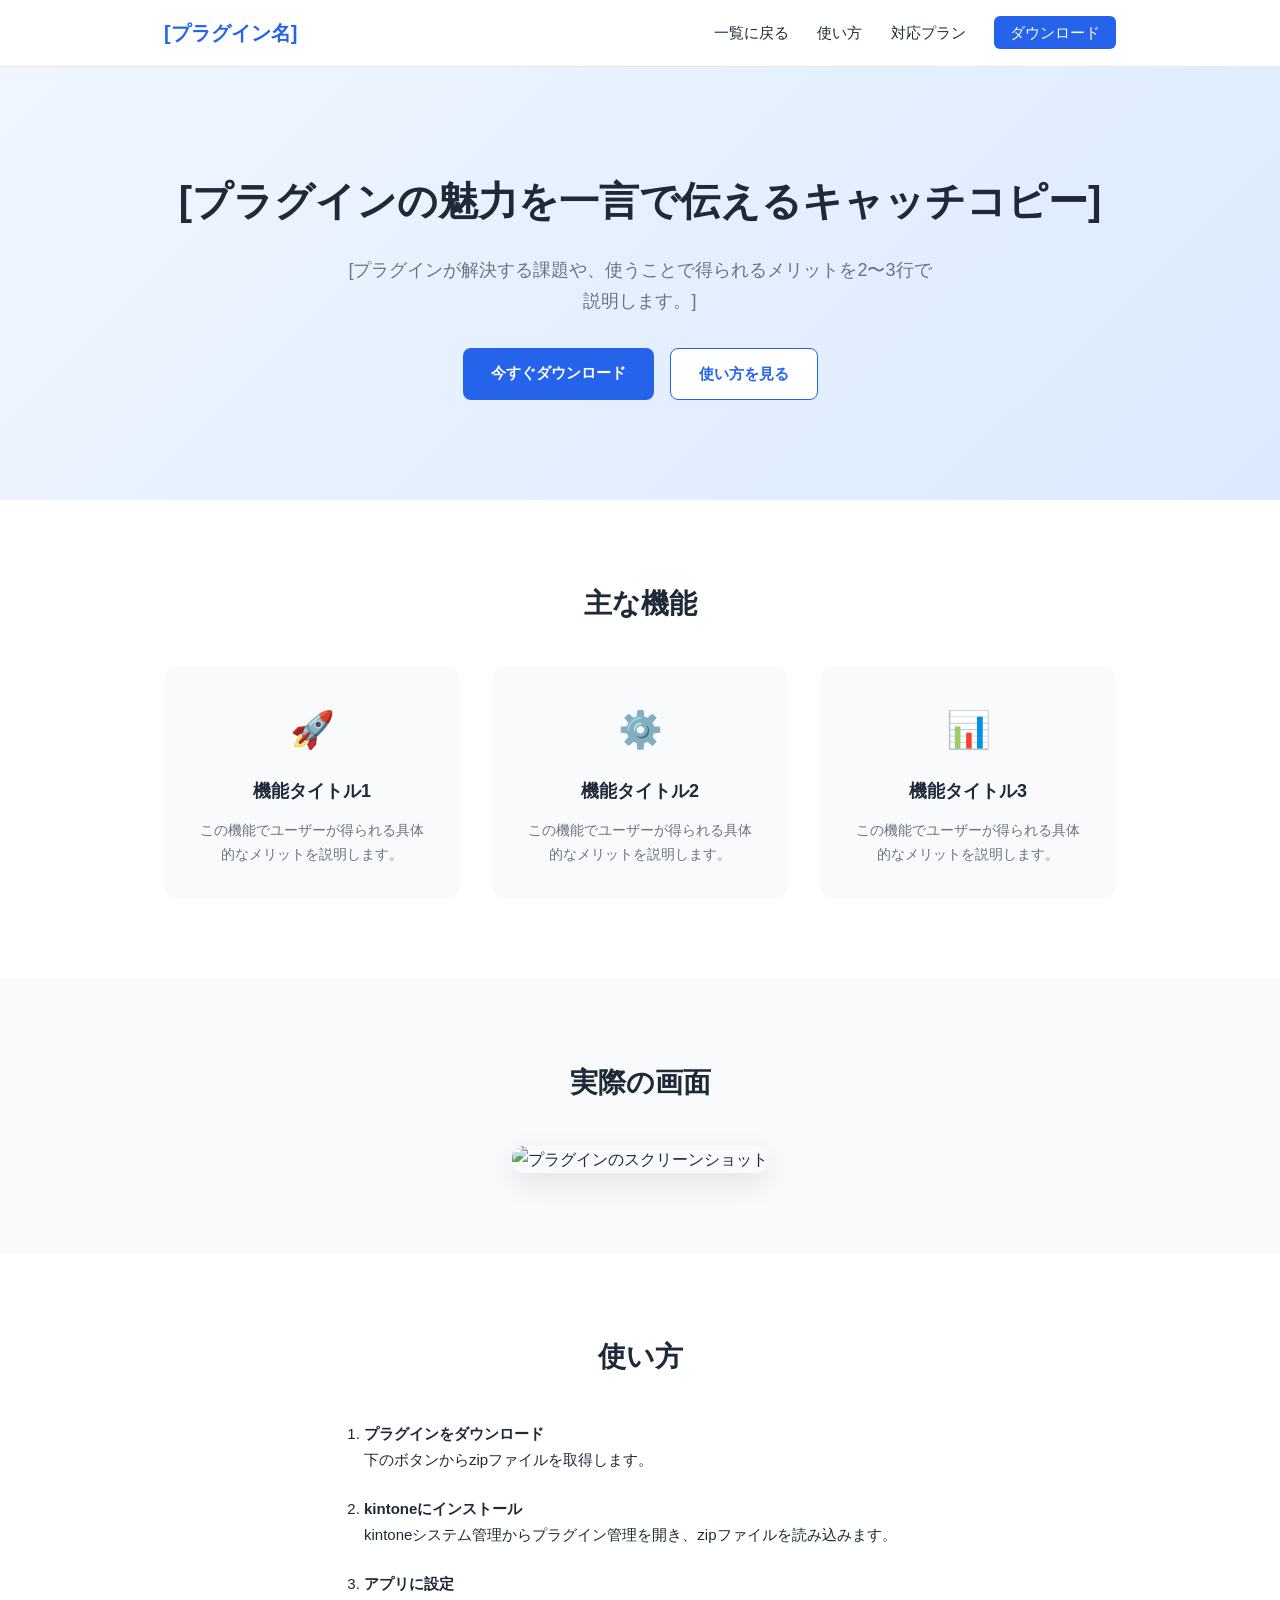
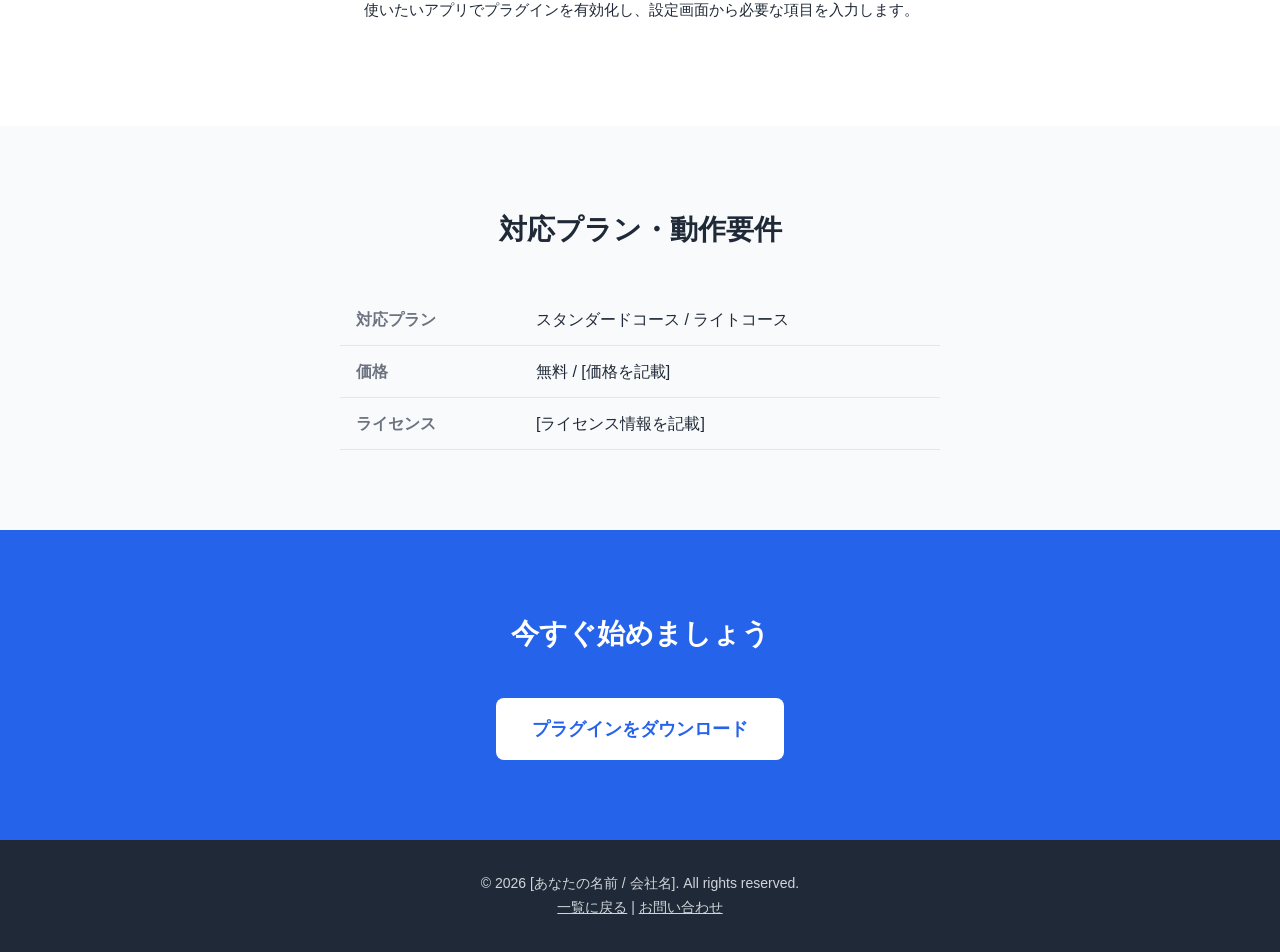
==== plugins/plugin-1.html @ 0c898fa7 "create" ====
<!DOCTYPE html>
<html lang="ja">
<head>
  <meta charset="UTF-8">
  <meta name="viewport" content="width=device-width, initial-scale=1.0">
  <title>[プラグイン名] - kintoneプラグイン</title>
  <link rel="stylesheet" href="../style.css">
</head>
<body>

  <header class="site-header">
    <div class="container header-inner">
      <div class="logo">[プラグイン名]</div>
      <nav>
        <a href="../index.html#plugin-list">一覧に戻る</a>
        <a href="#howto">使い方</a>
        <a href="#requirements">対応プラン</a>
        <a href="#download" class="nav-cta">ダウンロード</a>
      </nav>
    </div>
  </header>

  <section class="hero">
    <div class="container">
      <h1>[プラグインの魅力を一言で伝えるキャッチコピー]</h1>
      <p class="hero-sub">[プラグインが解決する課題や、使うことで得られるメリットを2〜3行で説明します。]</p>
      <div class="hero-buttons">
        <a href="#download" class="btn btn-primary">今すぐダウンロード</a>
        <a href="#howto" class="btn btn-secondary">使い方を見る</a>
      </div>
    </div>
  </section>

  <section id="features" class="features">
    <div class="container">
      <h2>主な機能</h2>
      <div class="feature-grid">
        <div class="feature-card">
          <div class="feature-icon">🚀</div>
          <h3>機能タイトル1</h3>
          <p>この機能でユーザーが得られる具体的なメリットを説明します。</p>
        </div>
        <div class="feature-card">
          <div class="feature-icon">⚙️</div>
          <h3>機能タイトル2</h3>
          <p>この機能でユーザーが得られる具体的なメリットを説明します。</p>
        </div>
        <div class="feature-card">
          <div class="feature-icon">📊</div>
          <h3>機能タイトル3</h3>
          <p>この機能でユーザーが得られる具体的なメリットを説明します。</p>
        </div>
      </div>
    </div>
  </section>

  <section class="screenshot">
    <div class="container">
      <h2>実際の画面</h2>
      <div class="screenshot-frame">
        <img src="https://placehold.co/900x500?text=%E3%82%B9%E3%82%AF%E3%83%AA%E3%83%BC%E3%83%B3%E3%82%B7%E3%83%A7%E3%83%83%E3%83%88%E3%82%92%E3%81%93%E3%81%93%E3%81%AB" alt="プラグインのスクリーンショット">
      </div>
    </div>
  </section>

  <section id="howto" class="howto">
    <div class="container">
      <h2>使い方</h2>
      <ol class="howto-list">
        <li><strong>プラグインをダウンロード</strong><br>下のボタンからzipファイルを取得します。</li>
        <li><strong>kintoneにインストール</strong><br>kintoneシステム管理からプラグイン管理を開き、zipファイルを読み込みます。</li>
        <li><strong>アプリに設定</strong><br>使いたいアプリでプラグインを有効化し、設定画面から必要な項目を入力します。</li>
      </ol>
    </div>
  </section>

  <section id="requirements" class="requirements">
    <div class="container">
      <h2>対応プラン・動作要件</h2>
      <table>
        <tr><th>対応プラン</th><td>スタンダードコース / ライトコース</td></tr>
        <tr><th>価格</th><td>無料 / [価格を記載]</td></tr>
        <tr><th>ライセンス</th><td>[ライセンス情報を記載]</td></tr>
      </table>
    </div>
  </section>

  <section id="download" class="download-cta">
    <div class="container">
      <h2>今すぐ始めましょう</h2>
      <a href="[zipファイルへのリンクをここに]" class="btn btn-primary btn-large">プラグインをダウンロード</a>
    </div>
  </section>

  <footer class="site-footer">
    <div class="container">
      <p>&copy; 2026 [あなたの名前 / 会社名]. All rights reserved.</p>
      <p><a href="../index.html">一覧に戻る</a> | <a href="mailto:[お問い合わせ用メールアドレス]">お問い合わせ</a></p>
    </div>
  </footer>

</body>
</html>
---- style.css ----
:root {
  --primary: #2563eb;
  --primary-dark: #1e40af;
  --text-dark: #1f2937;
  --text-gray: #6b7280;
  --bg-light: #f9fafb;
  --white: #ffffff;
}

* {
  margin: 0;
  padding: 0;
  box-sizing: border-box;
}

body {
  font-family: "Helvetica Neue", Arial, "Hiragino Kaku Gothic ProN", "Meiryo", sans-serif;
  color: var(--text-dark);
  line-height: 1.7;
}

.container {
  max-width: 1000px;
  margin: 0 auto;
  padding: 0 24px;
}

/* Header */
.site-header {
  background: var(--white);
  border-bottom: 1px solid #e5e7eb;
  position: sticky;
  top: 0;
  z-index: 10;
}

.header-inner {
  display: flex;
  justify-content: space-between;
  align-items: center;
  padding: 16px 24px;
}

.logo {
  font-weight: bold;
  font-size: 20px;
  color: var(--primary);
}

nav a {
  margin-left: 24px;
  text-decoration: none;
  color: var(--text-dark);
  font-size: 15px;
}

.nav-cta {
  background: var(--primary);
  color: var(--white) !important;
  padding: 8px 16px;
  border-radius: 6px;
}

/* Hero */
.hero {
  background: linear-gradient(135deg, #eff6ff, #dbeafe);
  padding: 100px 0;
  text-align: center;
}

.hero h1 {
  font-size: 40px;
  margin-bottom: 20px;
  color: var(--text-dark);
}

.hero-sub {
  font-size: 18px;
  color: var(--text-gray);
  max-width: 600px;
  margin: 0 auto 32px;
}

.hero-buttons {
  display: flex;
  justify-content: center;
  gap: 16px;
}

.btn {
  display: inline-block;
  padding: 12px 28px;
  border-radius: 8px;
  text-decoration: none;
  font-weight: bold;
  font-size: 15px;
}

.btn-primary {
  background: var(--primary);
  color: var(--white);
}

.btn-primary:hover {
  background: var(--primary-dark);
}

.btn-secondary {
  background: var(--white);
  color: var(--primary);
  border: 1px solid var(--primary);
}

.btn-large {
  font-size: 18px;
  padding: 16px 36px;
}

/* Features */
.features {
  padding: 80px 0;
  background: var(--white);
}

.features h2, .howto h2, .requirements h2, .screenshot h2, .download-cta h2 {
  text-align: center;
  font-size: 28px;
  margin-bottom: 40px;
}

.feature-grid {
  display: grid;
  grid-template-columns: repeat(3, 1fr);
  gap: 32px;
}

.feature-card {
  background: var(--bg-light);
  padding: 32px;
  border-radius: 12px;
  text-align: center;
}

.feature-icon {
  font-size: 36px;
  margin-bottom: 16px;
}

.feature-card h3 {
  margin-bottom: 12px;
  font-size: 18px;
}

.feature-card p {
  color: var(--text-gray);
  font-size: 14px;
}

/* Screenshot */
.screenshot {
  padding: 80px 0;
  background: var(--bg-light);
  text-align: center;
}

.screenshot-frame img {
  max-width: 100%;
  border-radius: 12px;
  box-shadow: 0 10px 30px rgba(0,0,0,0.1);
}

/* How to */
.howto {
  padding: 80px 0;
}

.howto-list {
  max-width: 600px;
  margin: 0 auto;
  padding-left: 24px;
}

.howto-list li {
  margin-bottom: 24px;
  font-size: 15px;
}

/* Requirements */
.requirements {
  padding: 80px 0;
  background: var(--bg-light);
}

.requirements table {
  max-width: 600px;
  margin: 0 auto;
  width: 100%;
  border-collapse: collapse;
}

.requirements th, .requirements td {
  padding: 12px 16px;
  border-bottom: 1px solid #e5e7eb;
  text-align: left;
}

.requirements th {
  width: 30%;
  color: var(--text-gray);
}

/* Download CTA */
.download-cta {
  padding: 80px 0;
  text-align: center;
  background: var(--primary);
  color: var(--white);
}

.download-cta h2 {
  color: var(--white);
}

.download-cta .btn-primary {
  background: var(--white);
  color: var(--primary);
}

/* Footer */
.site-footer {
  padding: 32px 0;
  text-align: center;
  background: var(--text-dark);
  color: #d1d5db;
  font-size: 14px;
}

.site-footer a {
  color: #d1d5db;
}

/* Responsive */
@media (max-width: 768px) {
  .feature-grid {
    grid-template-columns: 1fr;
  }
  nav a {
    margin-left: 12px;
    font-size: 13px;
  }
  .hero h1 {
    font-size: 28px;
  }
}
/* Plugin list page */
.hero-list {
  padding: 60px 0;
}

.plugin-list-section {
  padding: 60px 0;
  background: var(--white);
}

.plugin-grid {
  display: grid;
  grid-template-columns: repeat(3, 1fr);
  gap: 24px;
  margin-top: 32px;
}

.plugin-card {
  display: block;
  background: var(--bg-light);
  border-radius: 12px;
  padding: 28px;
  text-decoration: none;
  color: var(--text-dark);
  border: 1px solid #e5e7eb;
  transition: transform 0.2s, box-shadow 0.2s, border-color 0.2s;
}

.plugin-card:hover {
  transform: translateY(-4px);
  box-shadow: 0 10px 20px rgba(0,0,0,0.08);
  border-color: var(--primary);
}

.plugin-card-icon {
  font-size: 32px;
  margin-bottom: 12px;
}

.plugin-card h3 {
  margin-bottom: 8px;
  font-size: 18px;
}

.plugin-card p {
  color: var(--text-gray);
  font-size: 14px;
  margin-bottom: 12px;
}

.plugin-card-link {
  color: var(--primary);
  font-weight: bold;
  font-size: 14px;
}

.back-link {
  display: inline-block;
  margin: 24px 0 0;
  color: var(--primary);
  text-decoration: none;
  font-size: 14px;
}

@media (max-width: 768px) {
  .plugin-grid {
    grid-template-columns: 1fr;
  }
}
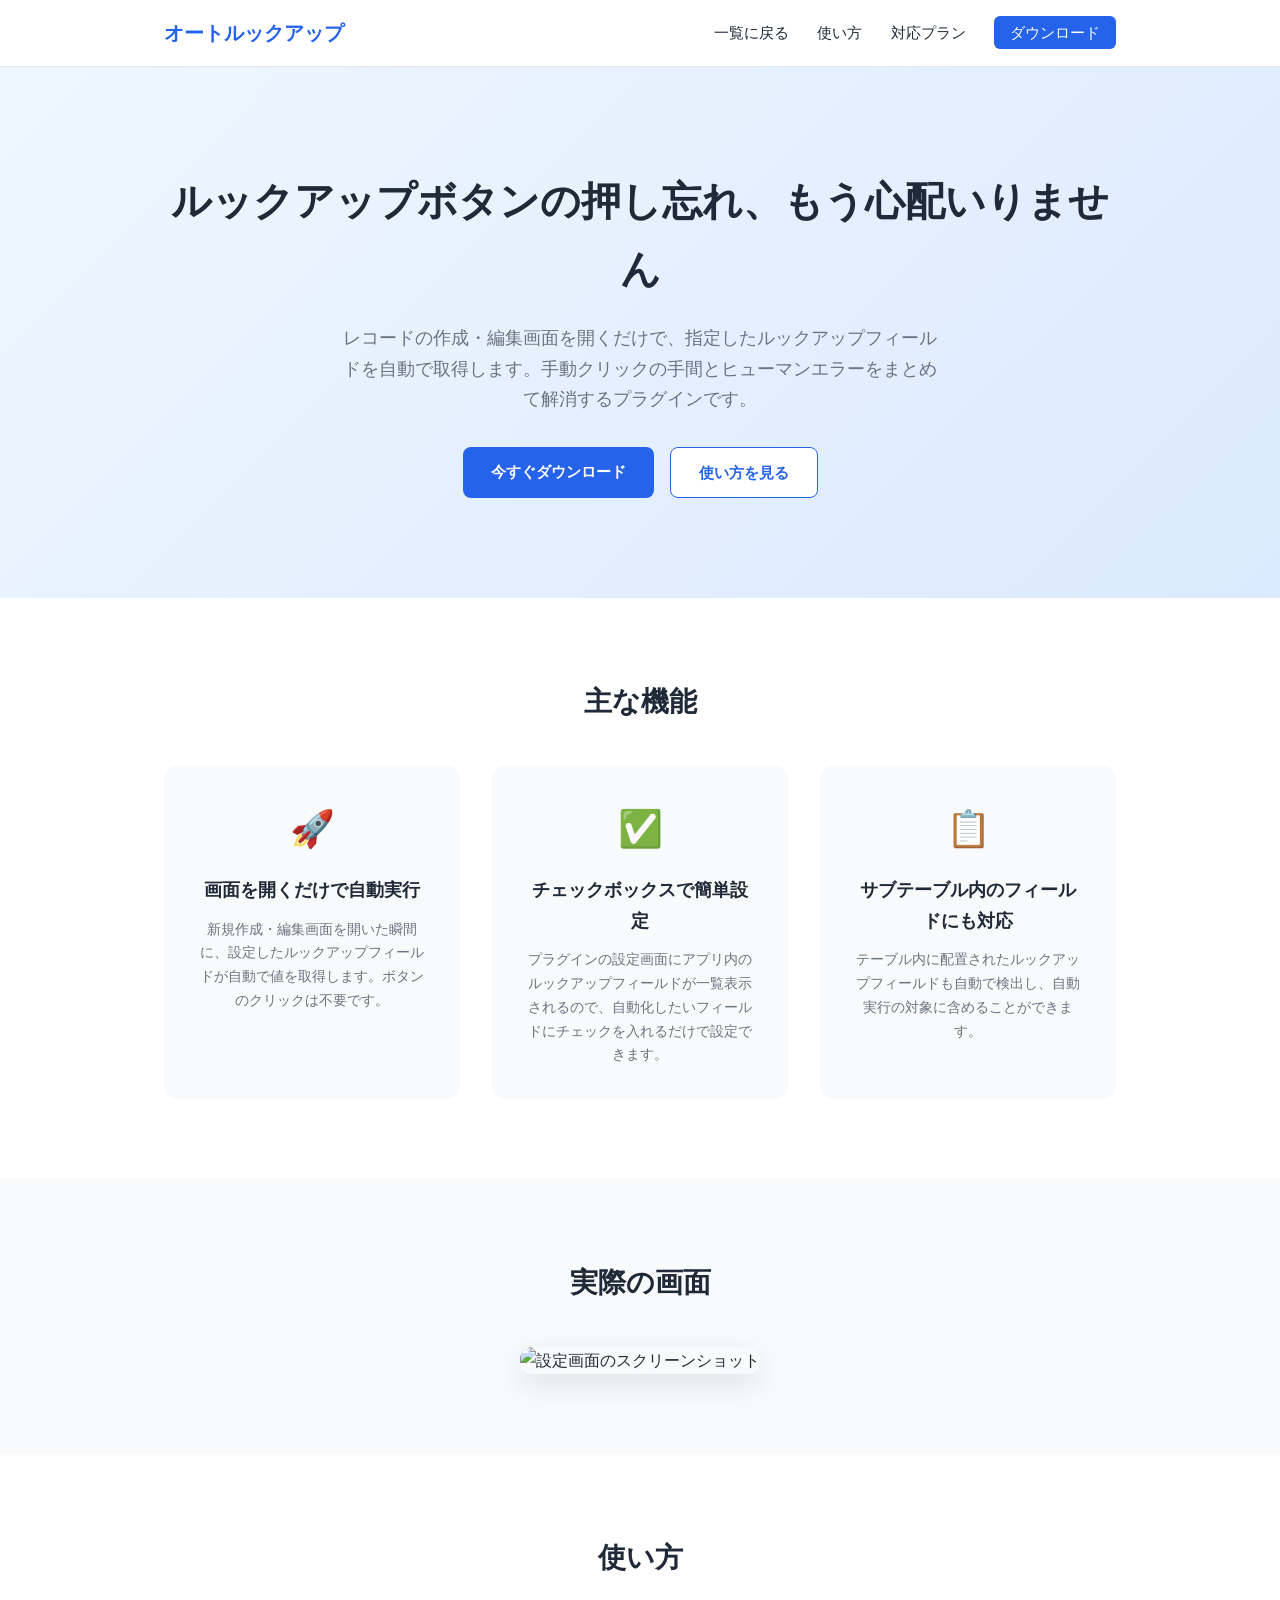
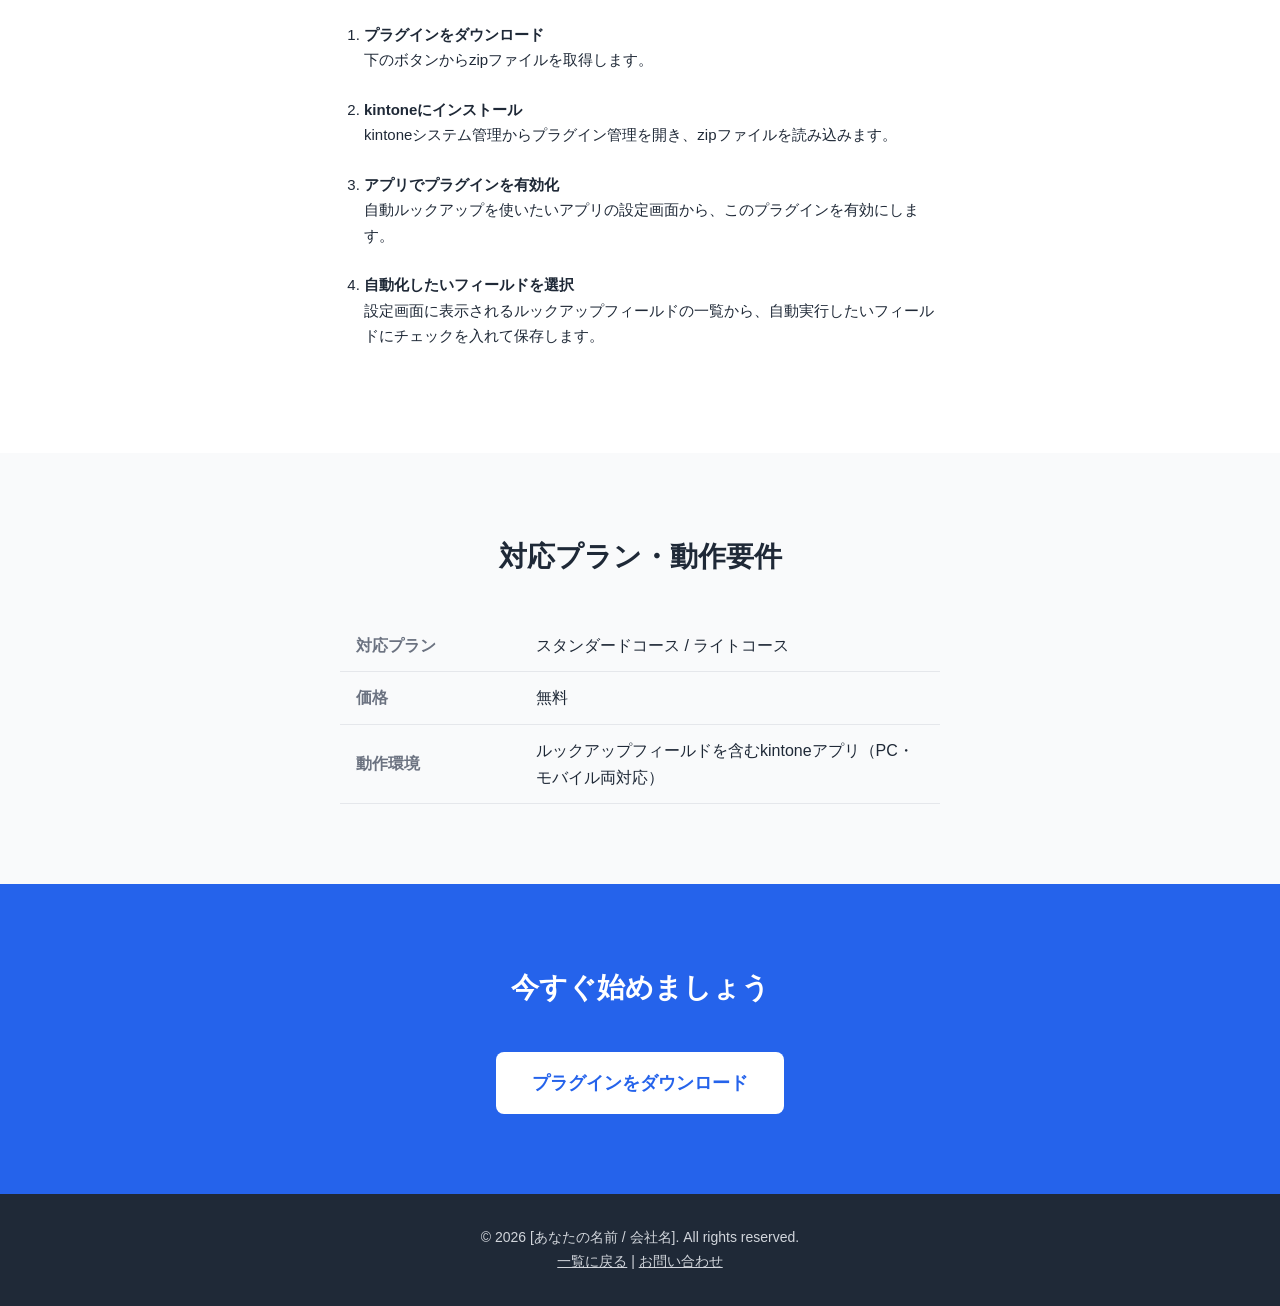
==== commit c2d180ac: "ページ編集" ====
--- a/plugins/plugin-1.html
+++ b/plugins/plugin-1.html
@@ -3,14 +3,14 @@
 <head>
   <meta charset="UTF-8">
   <meta name="viewport" content="width=device-width, initial-scale=1.0">
-  <title>[プラグイン名] - kintoneプラグイン</title>
+  <title>編集時自動ルックアップ - kintoneプラグイン</title>
   <link rel="stylesheet" href="../style.css">
 </head>
 <body>
 
   <header class="site-header">
     <div class="container header-inner">
-      <div class="logo">[プラグイン名]</div>
+      <div class="logo">オートルックアップ</div>
       <nav>
         <a href="../index.html#plugin-list">一覧に戻る</a>
         <a href="#howto">使い方</a>
@@ -22,8 +22,8 @@
 
   <section class="hero">
     <div class="container">
-      <h1>[プラグインの魅力を一言で伝えるキャッチコピー]</h1>
-      <p class="hero-sub">[プラグインが解決する課題や、使うことで得られるメリットを2〜3行で説明します。]</p>
+      <h1>ルックアップボタンの押し忘れ、もう心配いりません</h1>
+      <p class="hero-sub">レコードの作成・編集画面を開くだけで、指定したルックアップフィールドを自動で取得します。手動クリックの手間とヒューマンエラーをまとめて解消するプラグインです。</p>
       <div class="hero-buttons">
         <a href="#download" class="btn btn-primary">今すぐダウンロード</a>
         <a href="#howto" class="btn btn-secondary">使い方を見る</a>
@@ -37,18 +37,18 @@
       <div class="feature-grid">
         <div class="feature-card">
           <div class="feature-icon">🚀</div>
-          <h3>機能タイトル1</h3>
-          <p>この機能でユーザーが得られる具体的なメリットを説明します。</p>
+          <h3>画面を開くだけで自動実行</h3>
+          <p>新規作成・編集画面を開いた瞬間に、設定したルックアップフィールドが自動で値を取得します。ボタンのクリックは不要です。</p>
         </div>
         <div class="feature-card">
-          <div class="feature-icon">⚙️</div>
-          <h3>機能タイトル2</h3>
-          <p>この機能でユーザーが得られる具体的なメリットを説明します。</p>
+          <div class="feature-icon">✅</div>
+          <h3>チェックボックスで簡単設定</h3>
+          <p>プラグインの設定画面にアプリ内のルックアップフィールドが一覧表示されるので、自動化したいフィールドにチェックを入れるだけで設定できます。</p>
         </div>
         <div class="feature-card">
-          <div class="feature-icon">📊</div>
-          <h3>機能タイトル3</h3>
-          <p>この機能でユーザーが得られる具体的なメリットを説明します。</p>
+          <div class="feature-icon">📋</div>
+          <h3>サブテーブル内のフィールドにも対応</h3>
+          <p>テーブル内に配置されたルックアップフィールドも自動で検出し、自動実行の対象に含めることができます。</p>
         </div>
       </div>
     </div>
@@ -58,7 +58,7 @@
     <div class="container">
       <h2>実際の画面</h2>
       <div class="screenshot-frame">
-        <img src="https://placehold.co/900x500?text=%E3%82%B9%E3%82%AF%E3%83%AA%E3%83%BC%E3%83%B3%E3%82%B7%E3%83%A7%E3%83%83%E3%83%88%E3%82%92%E3%81%93%E3%81%93%E3%81%AB" alt="プラグインのスクリーンショット">
+        <img src="https://placehold.co/900x500?text=%E3%82%B9%E3%82%AF%E3%83%AA%E3%83%BC%E3%83%B3%E3%82%B7%E3%83%A7%E3%83%83%E3%83%88%E3%82%92%E3%81%93%E3%81%93%E3%81%AB" alt="設定画面のスクリーンショット">
       </div>
     </div>
   </section>
@@ -69,7 +69,8 @@
       <ol class="howto-list">
         <li><strong>プラグインをダウンロード</strong><br>下のボタンからzipファイルを取得します。</li>
         <li><strong>kintoneにインストール</strong><br>kintoneシステム管理からプラグイン管理を開き、zipファイルを読み込みます。</li>
-        <li><strong>アプリに設定</strong><br>使いたいアプリでプラグインを有効化し、設定画面から必要な項目を入力します。</li>
+        <li><strong>アプリでプラグインを有効化</strong><br>自動ルックアップを使いたいアプリの設定画面から、このプラグインを有効にします。</li>
+        <li><strong>自動化したいフィールドを選択</strong><br>設定画面に表示されるルックアップフィールドの一覧から、自動実行したいフィールドにチェックを入れて保存します。</li>
       </ol>
     </div>
   </section>
@@ -79,8 +80,8 @@
       <h2>対応プラン・動作要件</h2>
       <table>
         <tr><th>対応プラン</th><td>スタンダードコース / ライトコース</td></tr>
-        <tr><th>価格</th><td>無料 / [価格を記載]</td></tr>
-        <tr><th>ライセンス</th><td>[ライセンス情報を記載]</td></tr>
+        <tr><th>価格</th><td>無料</td></tr>
+        <tr><th>動作環境</th><td>ルックアップフィールドを含むkintoneアプリ（PC・モバイル両対応）</td></tr>
       </table>
     </div>
   </section>
--- a/style.css
+++ b/style.css
@@ -316,8 +316,82 @@
   font-size: 14px;
 }
 
+/* Responsive */
 @media (max-width: 768px) {
+  .header-inner {
+    flex-direction: column;
+    align-items: flex-start;
+    gap: 12px;
+  }
+
+  nav {
+    display: flex;
+    flex-wrap: wrap;
+    gap: 8px 16px;
+  }
+
+  nav a {
+    margin-left: 0;
+    font-size: 13px;
+  }
+
+  .hero {
+    padding: 60px 0;
+  }
+
+  .hero h1 {
+    font-size: 26px;
+    line-height: 1.4;
+  }
+
+  .hero-sub {
+    font-size: 15px;
+  }
+
+  .hero-buttons {
+    flex-direction: column;
+    gap: 12px;
+  }
+
+  .btn {
+    width: 100%;
+    text-align: center;
+  }
+
+  .feature-grid {
+    grid-template-columns: 1fr;
+  }
+
   .plugin-grid {
     grid-template-columns: 1fr;
   }
-}
+
+  .requirements table {
+    display: block;
+    overflow-x: auto;
+    white-space: nowrap;
+  }
+
+  .requirements th, .requirements td {
+    padding: 10px 12px;
+    font-size: 14px;
+  }
+
+  section {
+    padding: 50px 0 !important;
+  }
+
+  .container {
+    padding: 0 16px;
+  }
+}
+
+@media (max-width: 480px) {
+  .hero h1 {
+    font-size: 22px;
+  }
+
+  .logo {
+    font-size: 17px;
+  }
+}
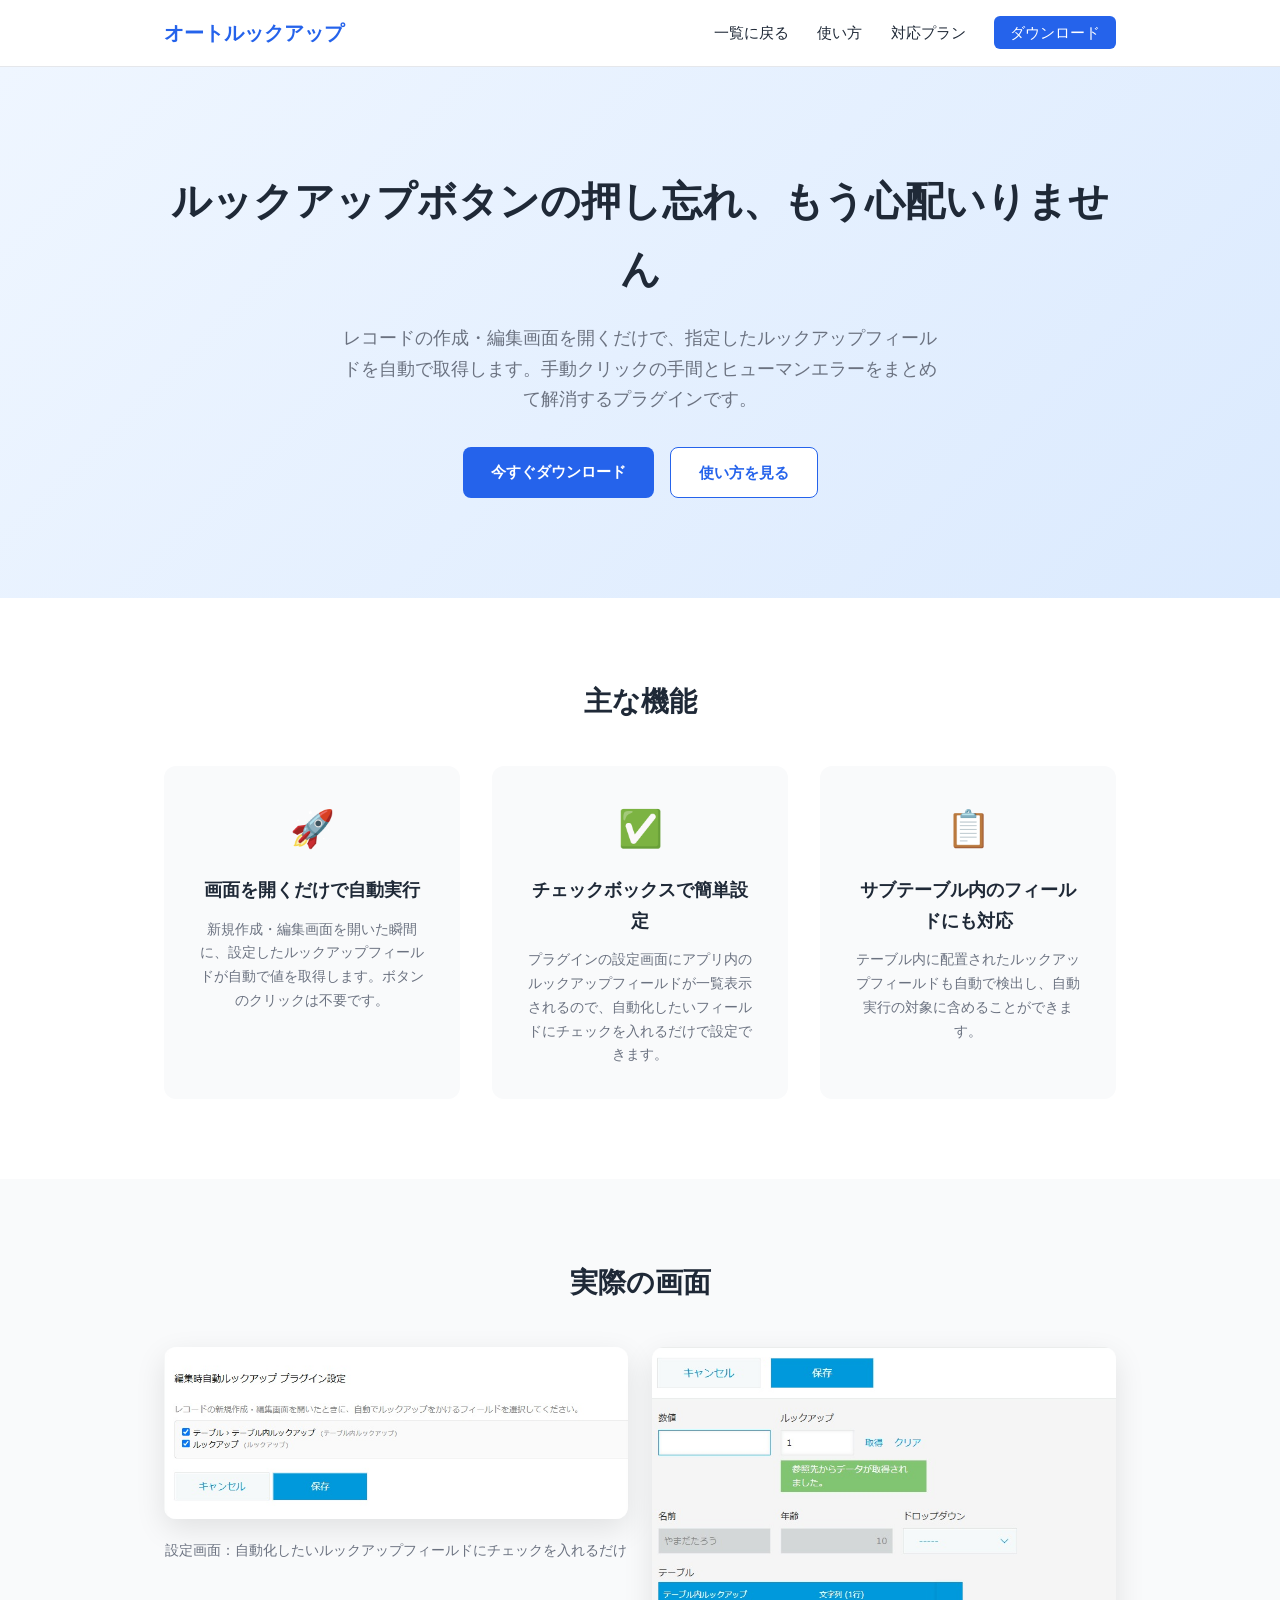
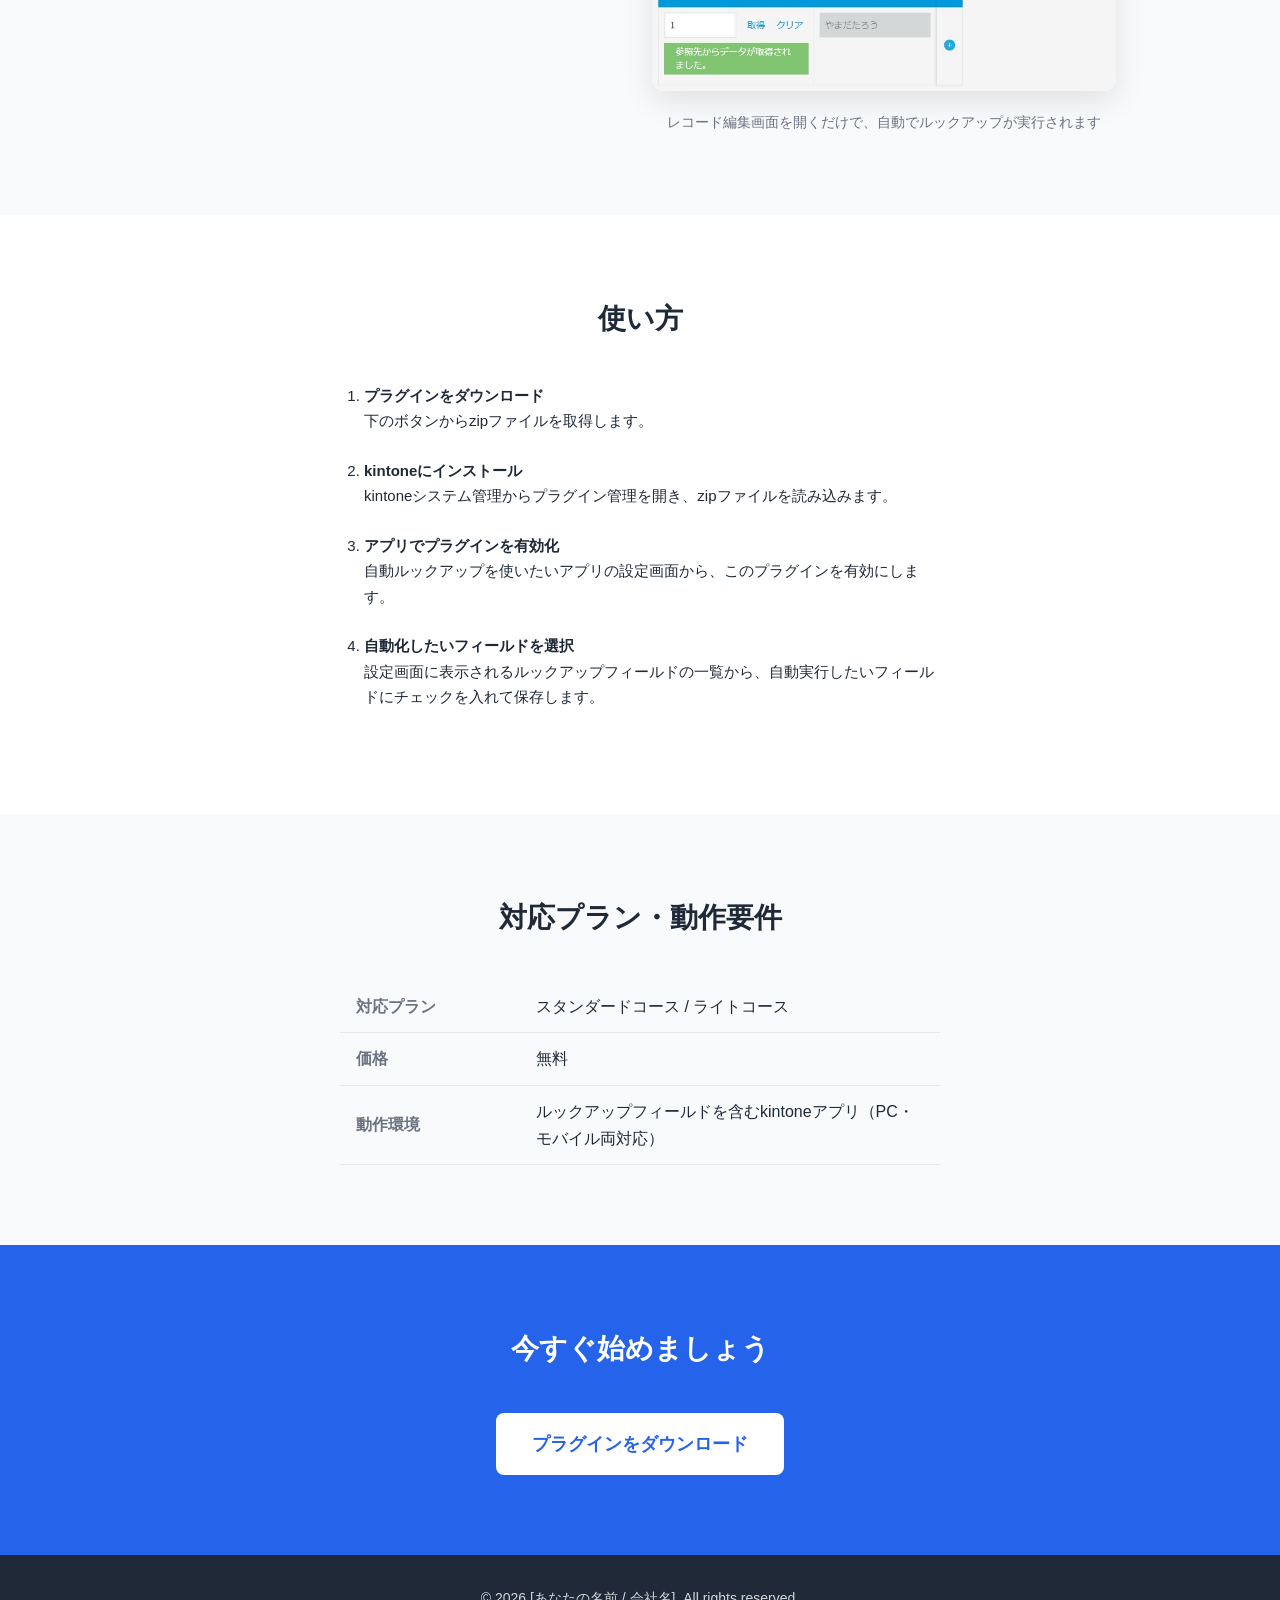
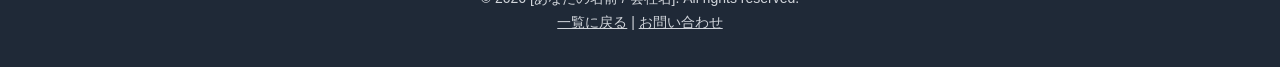
==== commit 5307571c: "スクショを追加" ====
--- a/plugins/plugin-1.html
+++ b/plugins/plugin-1.html
@@ -3,7 +3,7 @@
 <head>
   <meta charset="UTF-8">
   <meta name="viewport" content="width=device-width, initial-scale=1.0">
-  <title>編集時自動ルックアップ - kintoneプラグイン</title>
+  <title>オートルックアップ - kintoneプラグイン</title>
   <link rel="stylesheet" href="../style.css">
 </head>
 <body>
@@ -57,8 +57,19 @@
   <section class="screenshot">
     <div class="container">
       <h2>実際の画面</h2>
-      <div class="screenshot-frame">
-        <img src="https://placehold.co/900x500?text=%E3%82%B9%E3%82%AF%E3%83%AA%E3%83%BC%E3%83%B3%E3%82%B7%E3%83%A7%E3%83%83%E3%83%88%E3%82%92%E3%81%93%E3%81%93%E3%81%AB" alt="設定画面のスクリーンショット">
+      <div class="screenshot-grid">
+        <div class="screenshot-item">
+          <div class="screenshot-frame">
+            <img src="../images/plugin-01/lookup_01.jpg" alt="プラグイン設定画面">
+          </div>
+          <p class="screenshot-caption">設定画面：自動化したいルックアップフィールドにチェックを入れるだけ</p>
+        </div>
+        <div class="screenshot-item">
+          <div class="screenshot-frame">
+            <img src="../images/plugin-01/lookup_02.jpg" alt="レコード画面で自動的にルックアップが実行された様子">
+          </div>
+          <p class="screenshot-caption">レコード編集画面を開くだけで、自動でルックアップが実行されます</p>
+        </div>
       </div>
     </div>
   </section>
--- a/style.css
+++ b/style.css
@@ -169,6 +169,24 @@
   box-shadow: 0 10px 30px rgba(0,0,0,0.1);
 }
 
+/* Screenshot grid (2 images side by side) */
+.screenshot-grid {
+  display: grid;
+  grid-template-columns: repeat(2, 1fr);
+  gap: 24px;
+  margin-top: 32px;
+}
+
+.screenshot-item {
+  text-align: center;
+}
+
+.screenshot-caption {
+  margin-top: 12px;
+  font-size: 14px;
+  color: var(--text-gray);
+}
+
 /* How to */
 .howto {
   padding: 80px 0;
@@ -239,19 +257,6 @@
   color: #d1d5db;
 }
 
-/* Responsive */
-@media (max-width: 768px) {
-  .feature-grid {
-    grid-template-columns: 1fr;
-  }
-  nav a {
-    margin-left: 12px;
-    font-size: 13px;
-  }
-  .hero h1 {
-    font-size: 28px;
-  }
-}
 /* Plugin list page */
 .hero-list {
   padding: 60px 0;
@@ -366,6 +371,10 @@
     grid-template-columns: 1fr;
   }
 
+  .screenshot-grid {
+    grid-template-columns: 1fr;
+  }
+
   .requirements table {
     display: block;
     overflow-x: auto;
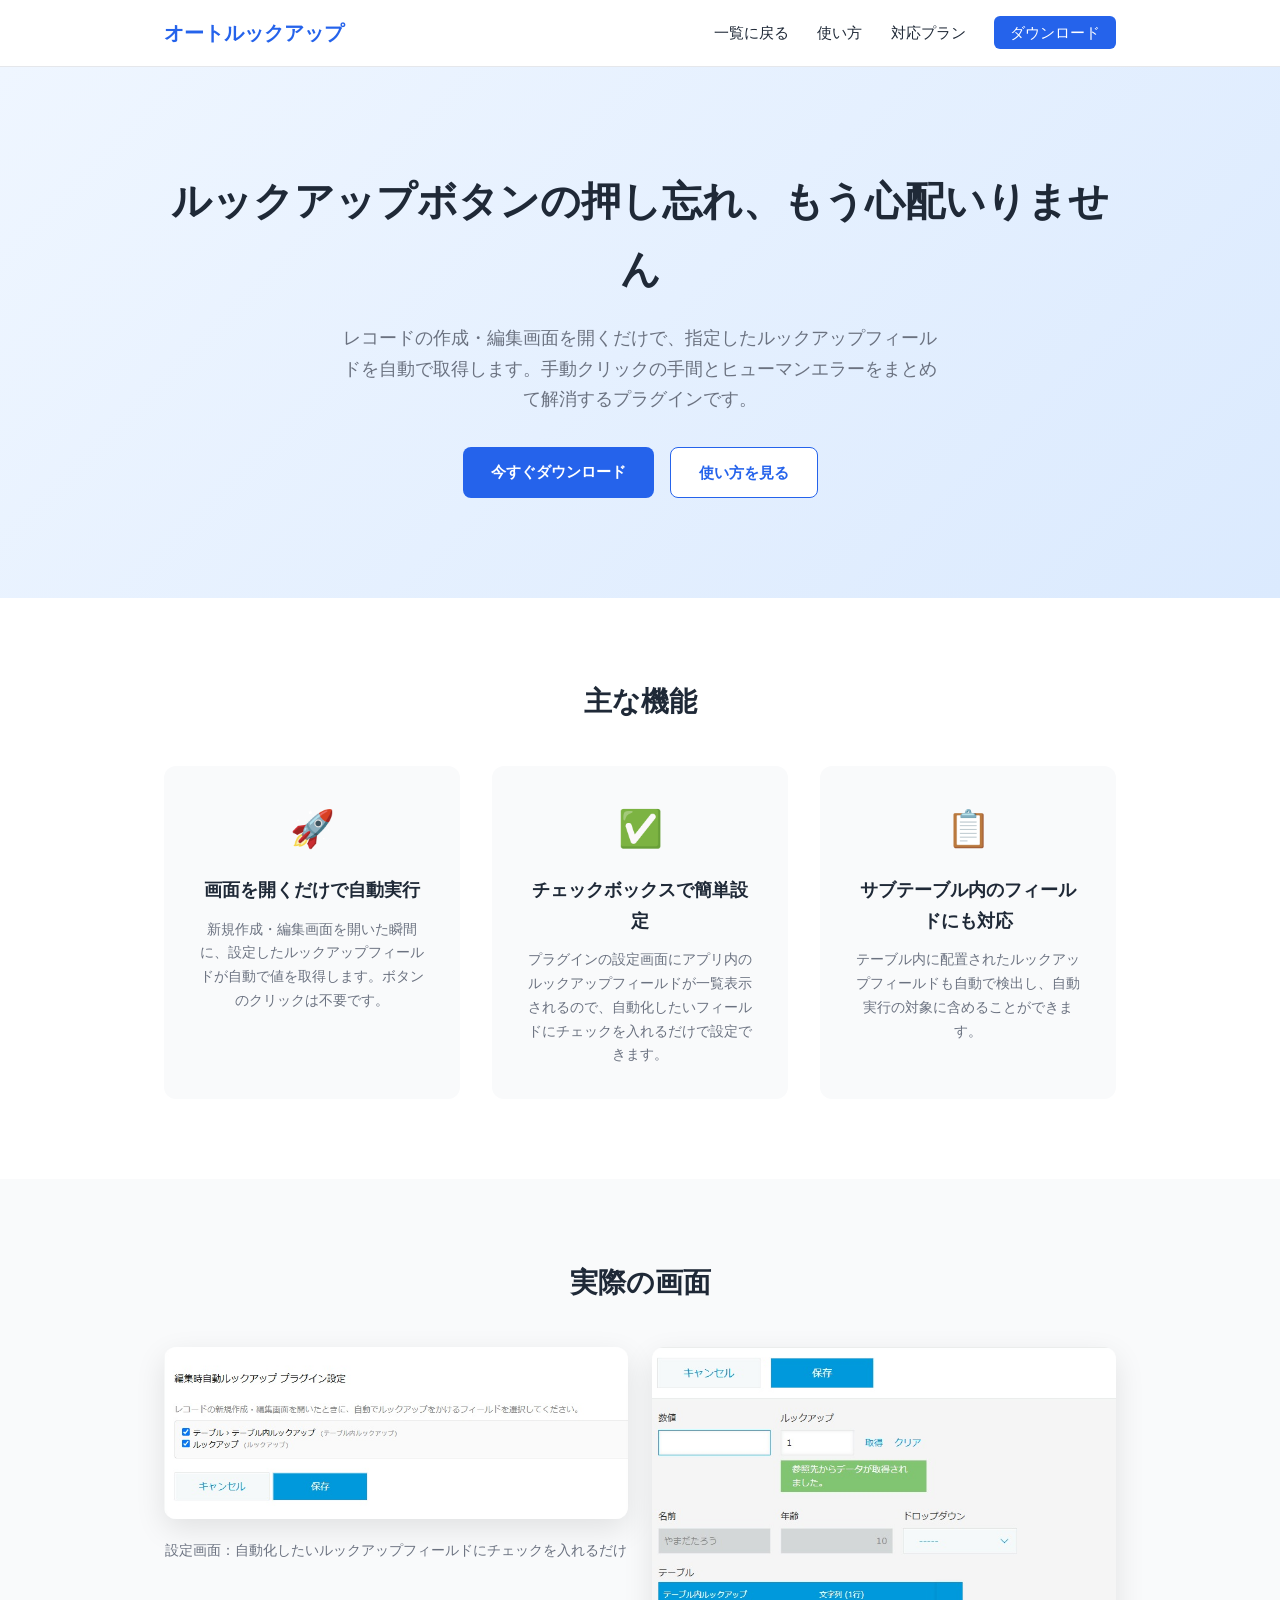
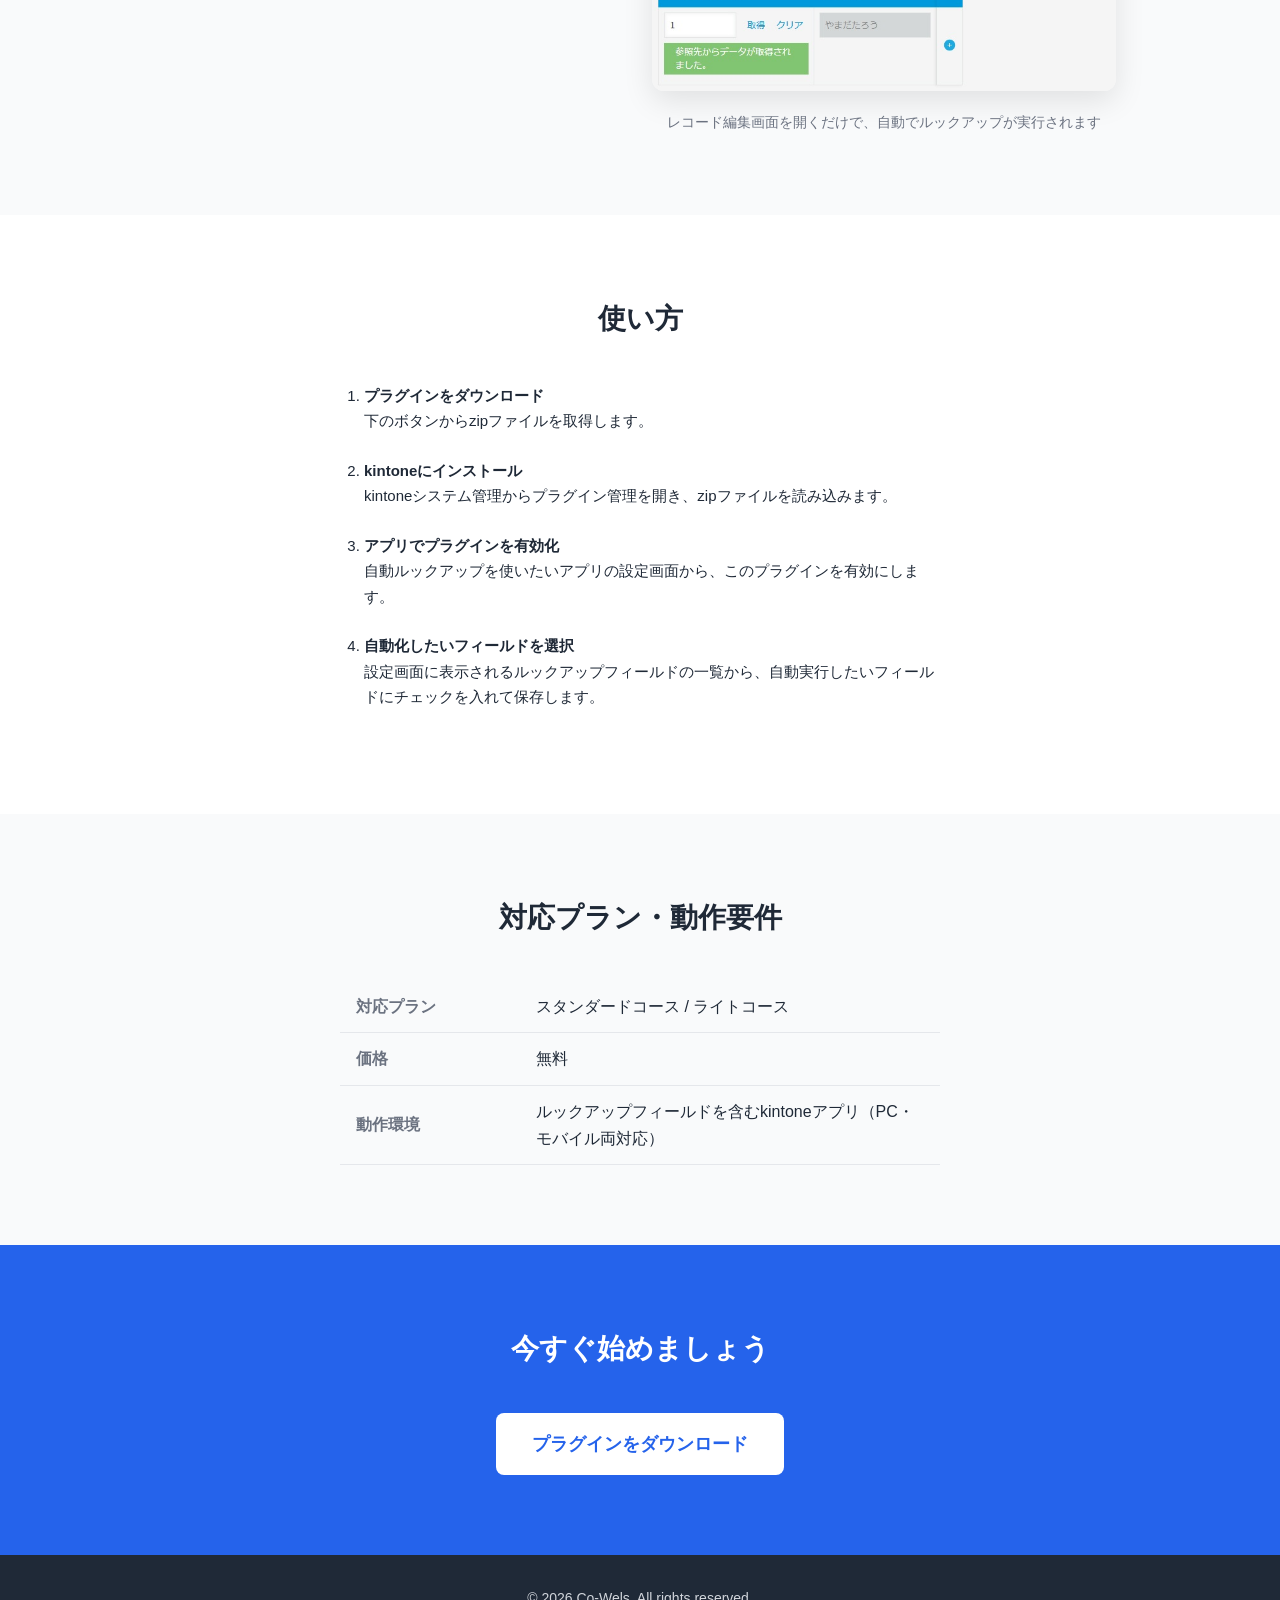
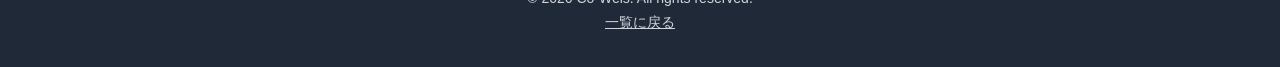
==== commit 20cd5b54: "ブランド名変更" ====
--- a/plugins/plugin-1.html
+++ b/plugins/plugin-1.html
@@ -100,14 +100,14 @@
   <section id="download" class="download-cta">
     <div class="container">
       <h2>今すぐ始めましょう</h2>
-      <a href="[zipファイルへのリンクをここに]" class="btn btn-primary btn-large">プラグインをダウンロード</a>
+      <a href="https://github.com/kazuya-wings/kintone-plugin-site/releases/download/v1.0.0/auto-lookup-v1.0.0.zip" class="btn btn-primary btn-large">プラグインをダウンロード</a>
     </div>
   </section>
 
   <footer class="site-footer">
     <div class="container">
-      <p>&copy; 2026 [あなたの名前 / 会社名]. All rights reserved.</p>
-      <p><a href="../index.html">一覧に戻る</a> | <a href="mailto:[お問い合わせ用メールアドレス]">お問い合わせ</a></p>
+      <p>&copy; 2026 Co-Wels. All rights reserved.</p>
+      <p><a href="../index.html">一覧に戻る</a></p>
     </div>
   </footer>
 
